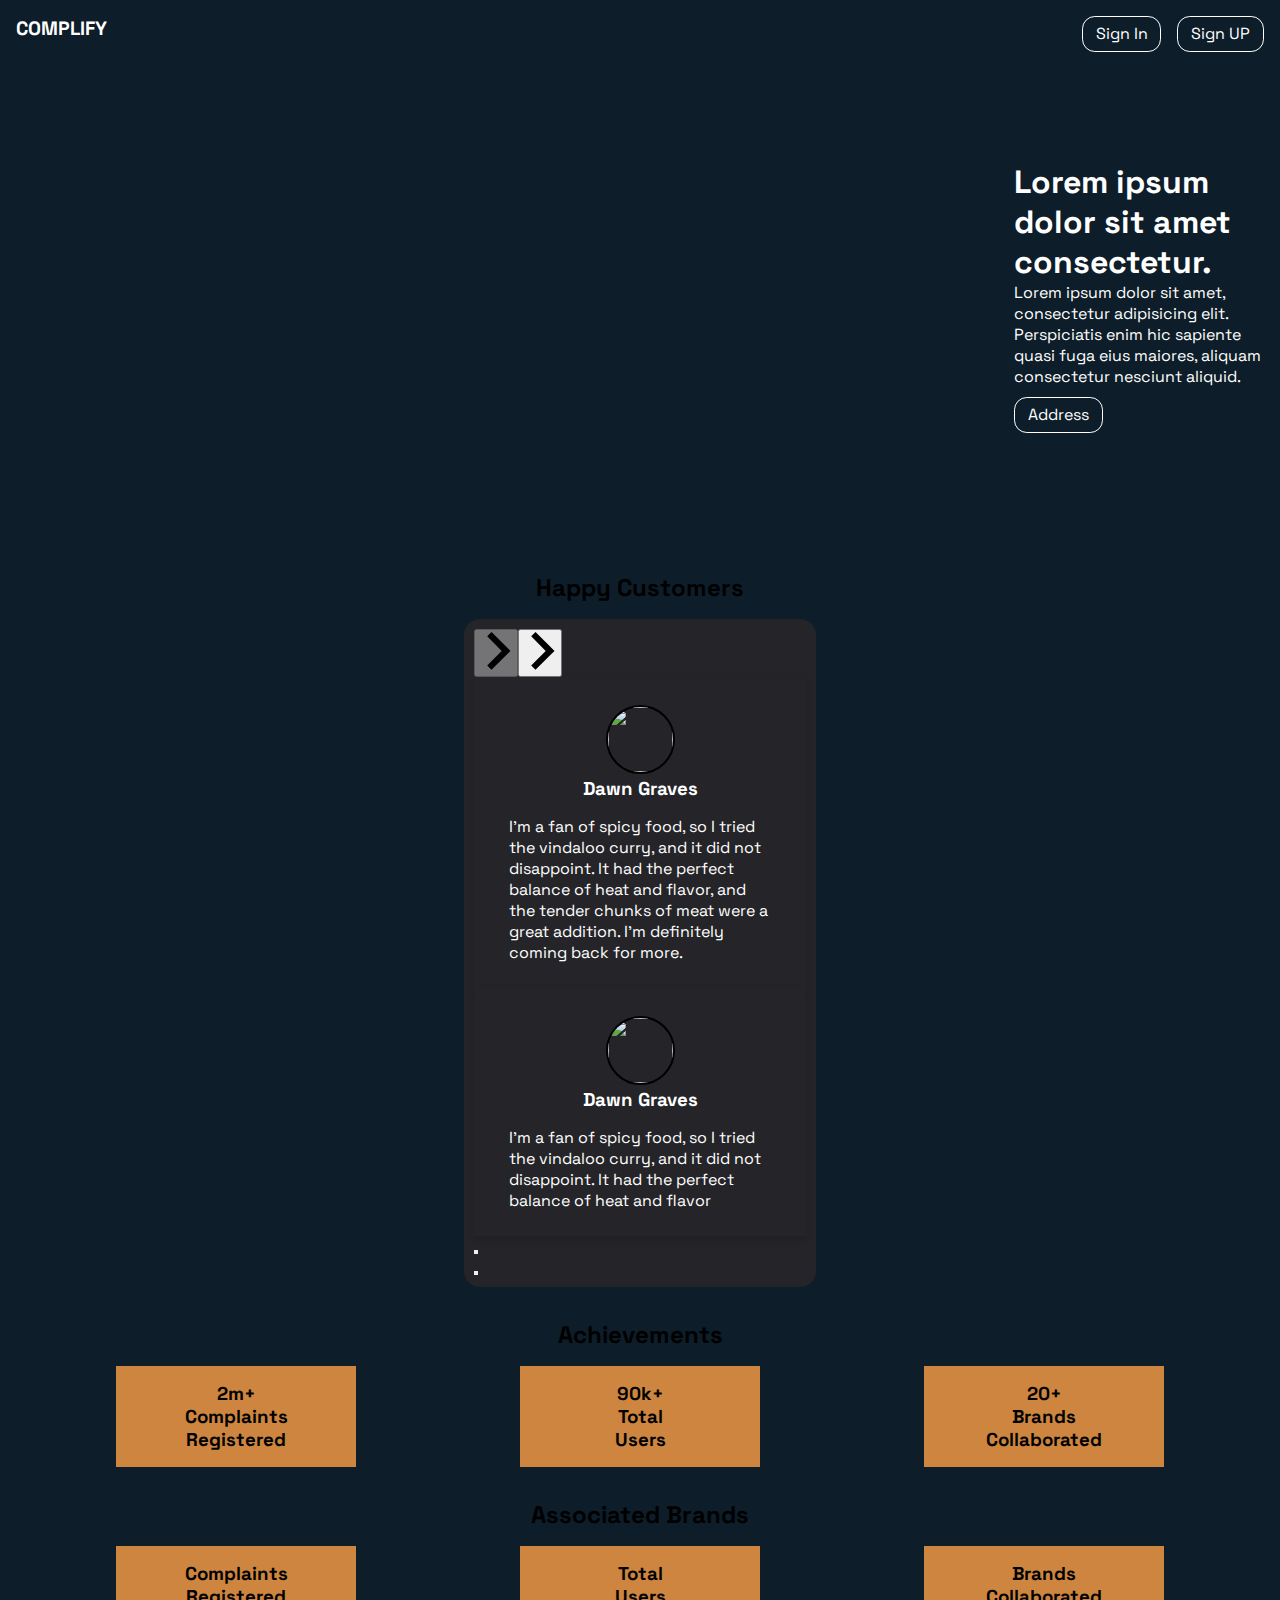
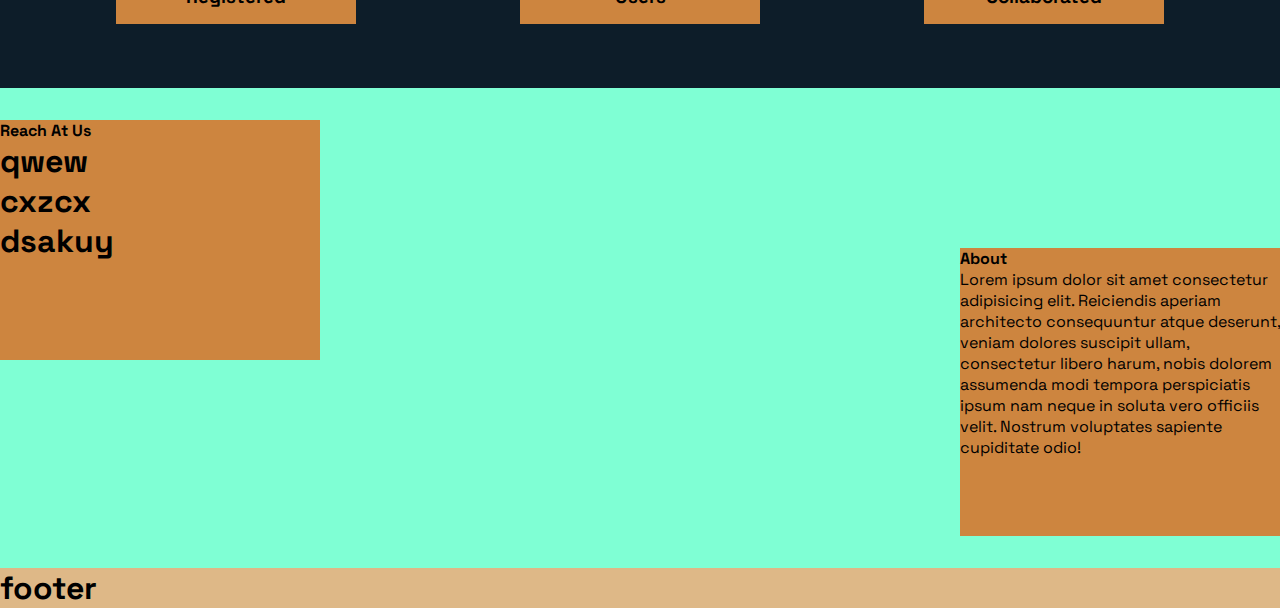
==== index.html @ 6cbcb65e "Add files via upload" ====
<!DOCTYPE html>
<html lang="en">

<head>
    <meta charset="UTF-8">
    <meta name="viewport" content="width=device-width, initial-scale=1.0">
    <link rel="stylesheet" href="https://cdnjs.cloudflare.com/ajax/libs/splidejs/4.1.4/css/splide.min.css"
        integrity="sha512-KhFXpe+VJEu5HYbJyKQs9VvwGB+jQepqb4ZnlhUF/jQGxYJcjdxOTf6cr445hOc791FFLs18DKVpfrQnONOB1g=="
        crossorigin="anonymous" referrerpolicy="no-referrer" />
    <link rel="stylesheet" href="styles.css">
    <title>Complify</title>
</head>

<body>
    <div id="page-body">
        <div class="hero">
            <div class="navbar">
                <div class="logo"><a href="#">Complify</a></div>
                <div class="nav-elements">
                    <li><a href="">Sign In</a></li>
                    <li><a href="">Sign UP</a></li>
                </div>
            </div>
            <div class="hero-body">
                <h1>Lorem ipsum dolor sit amet consectetur.</h1>
                <p>Lorem ipsum dolor sit amet, consectetur adipisicing elit. Perspiciatis enim hic sapiente quasi fuga
                    eius maiores, aliquam consectetur nesciunt aliquid.</p>
                <button>Address</button>
            </div>
        </div>



        <h2>Happy Customers</h2>

        <section class="splide" aria-labelledby="carousel-heading">

            <div class="splide__track">
                <ul class="splide__list">
                    <li class="splide__slide">
                        <div class="review">
                            <div class="review-image">
                                <img src="https://media.istockphoto.com/id/911250140/photo/confident-male-librarian-working-in-public-library.jpg?s=612x612&w=0&k=20&c=6BjyT35wAgB61lYm_UHCFtAG-9D3SjMBa-q5JxqBHsU="
                                    alt="" />
                            </div>
                            <h3>Dawn Graves</h3>
                            <p>
                                I'm a fan of spicy food, so I tried the vindaloo curry, and it did not disappoint.
                                It had the
                                perfect
                                balance of heat and flavor, and the tender chunks of meat were a great addition. I'm
                                definitely
                                coming back
                                for more.
                            </p>
                    </li>
                    <li class="splide__slide">
                        <div class="review">
                            <div class="review-image">
                                <img src="https://media.istockphoto.com/id/911250140/photo/confident-male-librarian-working-in-public-library.jpg?s=612x612&w=0&k=20&c=6BjyT35wAgB61lYm_UHCFtAG-9D3SjMBa-q5JxqBHsU="
                                    alt="" />
                            </div>
                            <h3>Dawn Graves</h3>
                            <p>
                                I'm a fan of spicy food, so I tried the vindaloo curry, and it did not disappoint.
                                It had the
                                perfect
                                balance of heat and flavor
                            </p>
                    </li>
                </ul>
            </div>
        </section>



        <h2>Achievements</h2>
        <div class="achievements">
            <section>
                <h3>2m+</h3>
                <h3>Complaints <br> Registered</h3>
            </section>
            <section>
                <h3>90k+</h3>
                <h3>Total <br> Users</h3>
            </section>
            <section>
                <h3>20+</h3>
                <h3>Brands <br> Collaborated</h3>
            </section>
        </div>


        <h2>Associated Brands</h2>
        <div class="achievements">
            <section>
                <h3>Complaints <br> Registered</h3>
            </section>
            <section>
                <h3>Total <br> Users</h3>
            </section>
            <section>
                <h3>Brands <br> Collaborated</h3>
            </section>
        </div>

        <div class="bottom-hero">
            <div class="contact">
                <h4>Reach At Us</h4>
                <div class="contact-options">
                    <h1>qwew</h1>
                    <h1>cxzcx</h1>
                    <h1>dsakuy</h1>
                </div>

            </div>

            <div class="about">
                <h4>About</h4>
                <p>Lorem ipsum dolor sit amet consectetur adipisicing elit. Reiciendis aperiam architecto consequuntur
                    atque deserunt, veniam dolores suscipit ullam, consectetur libero harum, nobis dolorem assumenda
                    modi tempora perspiciatis ipsum nam neque in soluta vero officiis velit. Nostrum voluptates sapiente
                    cupiditate odio!</p>
            </div>
        </div>

        <footer class="footer">
            <h1>footer</h1>
        </footer>



    </div>

    <script src="https://cdn.jsdelivr.net/npm/@splidejs/splide@4.1.4/dist/js/splide.min.js"></script>
    <script>
        document.addEventListener('DOMContentLoaded', function () {
            var splide = new Splide('.splide');
            splide.mount();
        });
    </script>
</body>

</html>
---- styles.css ----
@import url('https://fonts.googleapis.com/css2?family=Kanit:ital,wght@0,100;0,200;0,300;0,400;1,100&family=Space+Grotesk:wght@300;600&display=swap');

:root {
    --playfair-display: "Playfair Display", serif;
    --plus-jakarta-sans: "Plus Jakarta Sans", sans-serif;

    --dark-blue:#0D1D29;
    --light-blue:#10283C;

    --dark-green:#121F27;
    --light-gren:#03CA9B;

    --black: #000;
    --white: #fff;
}

* {
    margin: 0;
    padding: 0;
    box-sizing: border-box;
    text-decoration: none;
    list-style: none;
    font-family: 'Space Grotesk', sans-serif;
}

body{
    background-color: var(--dark-blue);
}

/* hero-section */
.hero {
    height: 60vh;
    background-image: url("./assets/img/bg.jpg");
    background-size: cover;
    background-repeat: no-repeat;
    background-position: center;
    position: relative;
}

.navbar {
    padding: 1rem;
    display: flex;
    justify-content: space-between;
}

.logo a {
    color: #fff;
    font-size: 1.2rem;
    font-weight: bold;
    text-transform: uppercase;
}

.nav-elements {
    display: flex;
    gap: 1rem;
}

.nav-elements li {
    padding: 0.4rem 0.8rem;
    border-radius: 0.8rem;
    border: 1px solid #fff;
    font-size: 1rem;
    font-weight: 400;
    cursor: pointer;
}

.nav-elements li a {
    color: #fff;
}

.hero-body {
    position: absolute;
    top: 30%;
    right: 10px;
    width: 20%;
    color: #fff;
}

.hero-body button {
    padding: 0.4rem 0.8rem;
    border-radius: 0.8rem;
    border: 1px solid #fff;
    color: #fff;
    background: none;
    font-size: 1rem;
    font-weight: 400;
    cursor: pointer;
    margin-top: 10px;
}


/* review-section */
h2 {
    text-align: center;
    margin-top: 2rem;
}

.splide {
    max-width: 22rem;
    margin: 1rem auto;
    padding: 0.6rem;
    background-color: #252529;
    border-radius: 1rem;
}

.review {
    background: #252529;
    padding: 25px 35px;
    box-shadow: 0px 4px 8px rgba(0, 0, 0, 0.15);

}

.review .review-image {
    margin: 0 auto;
    height: 75px;
    width: 75px;
    padding: 3px;
    background: var(--primary-color);
    border-radius: 50%;
    overflow-y: hidden;
}

.review-image img {
    height: 100%;
    width: 100%;
    object-fit: cover;
    border-radius: 50%;
    border: 2px solid #000;
}

.review h3 {
    color: #fff;
    text-align: center;
    margin-bottom: 1rem;
}

.review p {
    color: #fff;
}

/* achievements */
.achievements {
    display: flex;
    gap: 3rem;
    justify-content: space-evenly;
    margin-top: 1rem;
}

.achievements section {
    background-color: #cd853f;
    width: 15rem;
    padding: 1rem 0;
}

.achievements h3 {
    text-align: center;
}




/* bottom-hero */
.bottom-hero {
    background-color: aquamarine;
    display: flex;
    justify-content: space-between;
    height: 30rem;
    margin-top: 4rem;
}

.bottom-hero .contact {
    width: 20rem;
    height: 15rem;
    background-color: #cd853f;
    margin-top: 2rem;

    /* position: absolute; */
    /* left: 0; */
    /* top: 10%; */
}

.bottom-hero .about {
    width: 20rem;
    height: 18rem;
    background-color: #cd853f;
    margin-top: 10rem;
    /* position: absolute; */
    /* right: 0; */
    /* bottom: 10%; */
}

.footer {
    background-color: burlywood;
}
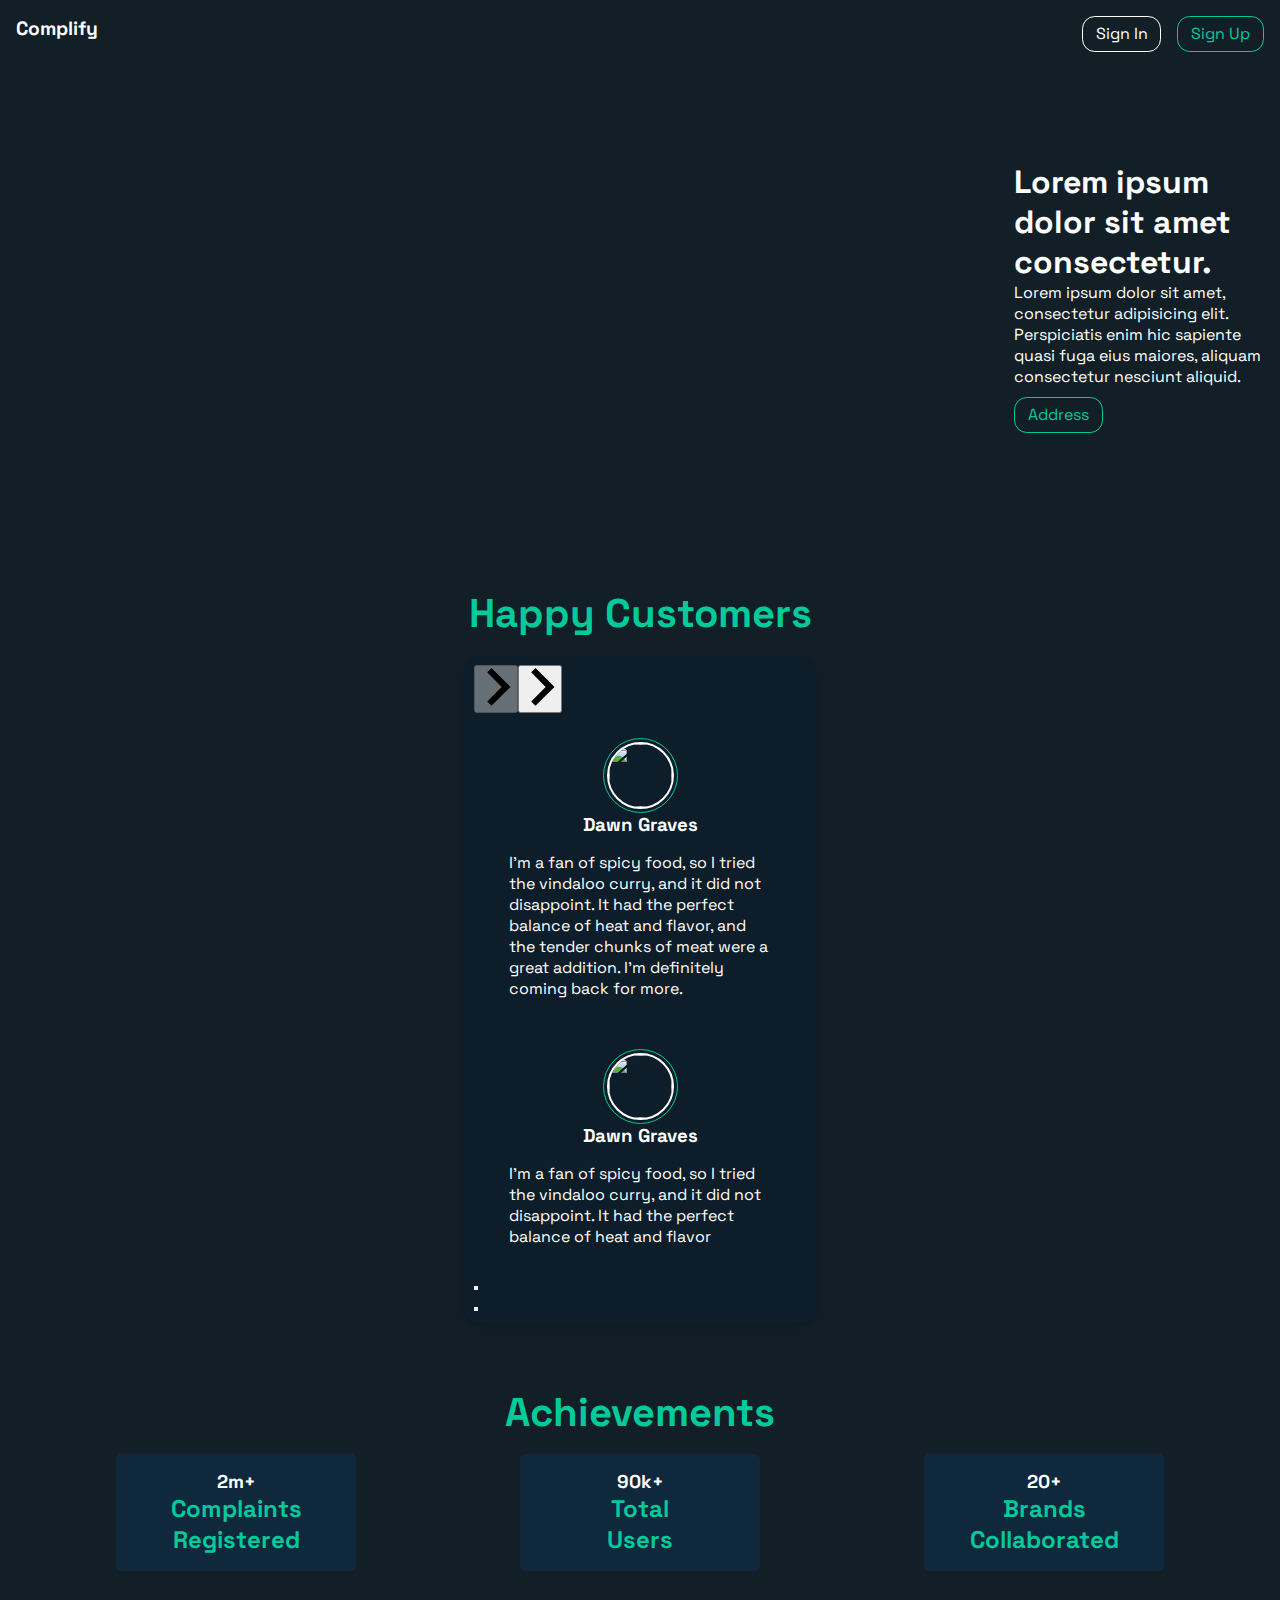
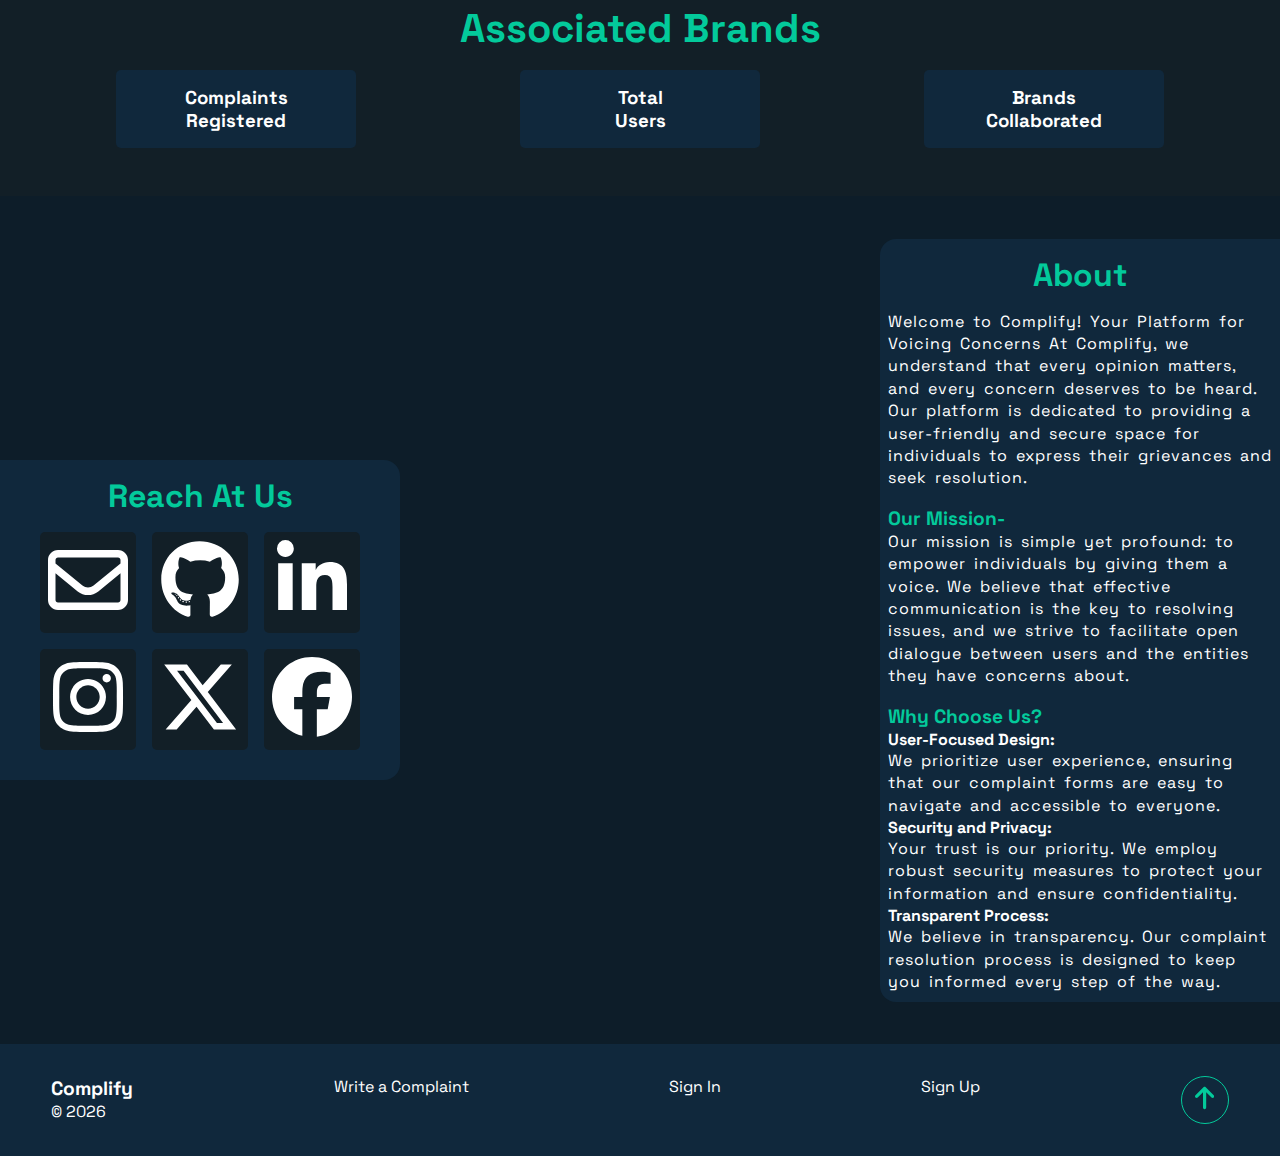
==== commit df3b5dec: "updated css files" ====
--- a/index.html
+++ b/index.html
@@ -7,125 +7,205 @@
     <link rel="stylesheet" href="https://cdnjs.cloudflare.com/ajax/libs/splidejs/4.1.4/css/splide.min.css"
         integrity="sha512-KhFXpe+VJEu5HYbJyKQs9VvwGB+jQepqb4ZnlhUF/jQGxYJcjdxOTf6cr445hOc791FFLs18DKVpfrQnONOB1g=="
         crossorigin="anonymous" referrerpolicy="no-referrer" />
+    <link rel="stylesheet" href="https://cdnjs.cloudflare.com/ajax/libs/font-awesome/6.5.1/css/fontawesome.min.css"
+        integrity="sha512-d0olNN35C6VLiulAobxYHZiXJmq+vl+BGIgAxQtD5+kqudro/xNMvv2yIHAciGHpExsIbKX3iLg+0B6d0k4+ZA=="
+        crossorigin="anonymous" referrerpolicy="no-referrer" />
     <link rel="stylesheet" href="styles.css">
     <title>Complify</title>
 </head>
 
 <body>
     <div id="page-body">
+
         <div class="hero">
             <div class="navbar">
-                <div class="logo"><a href="#">Complify</a></div>
+                <div class="logo"><a href="./index.html">Complify</a></div>
                 <div class="nav-elements">
-                    <li><a href="">Sign In</a></li>
-                    <li><a href="">Sign UP</a></li>
+                    <li><a href="./pages/signIn.html">Sign In</a></li>
+                    <li id="col"><a href="./pages/signUp.html">Sign Up</a></li>
                 </div>
             </div>
             <div class="hero-body">
                 <h1>Lorem ipsum dolor sit amet consectetur.</h1>
                 <p>Lorem ipsum dolor sit amet, consectetur adipisicing elit. Perspiciatis enim hic sapiente quasi fuga
                     eius maiores, aliquam consectetur nesciunt aliquid.</p>
-                <button>Address</button>
-            </div>
-        </div>
-
-
-
-        <h2>Happy Customers</h2>
-
-        <section class="splide" aria-labelledby="carousel-heading">
-
-            <div class="splide__track">
-                <ul class="splide__list">
-                    <li class="splide__slide">
-                        <div class="review">
-                            <div class="review-image">
-                                <img src="https://media.istockphoto.com/id/911250140/photo/confident-male-librarian-working-in-public-library.jpg?s=612x612&w=0&k=20&c=6BjyT35wAgB61lYm_UHCFtAG-9D3SjMBa-q5JxqBHsU="
-                                    alt="" />
-                            </div>
-                            <h3>Dawn Graves</h3>
-                            <p>
-                                I'm a fan of spicy food, so I tried the vindaloo curry, and it did not disappoint.
-                                It had the
-                                perfect
-                                balance of heat and flavor, and the tender chunks of meat were a great addition. I'm
-                                definitely
-                                coming back
-                                for more.
-                            </p>
-                    </li>
-                    <li class="splide__slide">
-                        <div class="review">
-                            <div class="review-image">
-                                <img src="https://media.istockphoto.com/id/911250140/photo/confident-male-librarian-working-in-public-library.jpg?s=612x612&w=0&k=20&c=6BjyT35wAgB61lYm_UHCFtAG-9D3SjMBa-q5JxqBHsU="
-                                    alt="" />
-                            </div>
-                            <h3>Dawn Graves</h3>
-                            <p>
-                                I'm a fan of spicy food, so I tried the vindaloo curry, and it did not disappoint.
-                                It had the
-                                perfect
-                                balance of heat and flavor
-                            </p>
-                    </li>
-                </ul>
-            </div>
-        </section>
-
-
-
-        <h2>Achievements</h2>
-        <div class="achievements">
-            <section>
-                <h3>2m+</h3>
-                <h3>Complaints <br> Registered</h3>
+                <button><a href="./pages/form.html">Address</a></button>
+            </div>
+        </div>
+
+        <div class="review-section">
+            <h2>Happy Customers</h2>
+            <section class="splide" aria-labelledby="carousel-heading">
+                <div class="splide__track">
+                    <ul class="splide__list">
+                        <li class="splide__slide">
+                            <div class="review">
+                                <div class="review-image">
+                                    <img src="https://media.istockphoto.com/id/911250140/photo/confident-male-librarian-working-in-public-library.jpg?s=612x612&w=0&k=20&c=6BjyT35wAgB61lYm_UHCFtAG-9D3SjMBa-q5JxqBHsU="
+                                        alt="" />
+                                </div>
+                                <h3>Dawn Graves</h3>
+                                <p>
+                                    I'm a fan of spicy food, so I tried the vindaloo curry, and it did not disappoint.
+                                    It had the
+                                    perfect
+                                    balance of heat and flavor, and the tender chunks of meat were a great addition. I'm
+                                    definitely
+                                    coming back
+                                    for more.
+                                </p>
+                        </li>
+                        <li class="splide__slide">
+                            <div class="review">
+                                <div class="review-image">
+                                    <img src="https://media.istockphoto.com/id/911250140/photo/confident-male-librarian-working-in-public-library.jpg?s=612x612&w=0&k=20&c=6BjyT35wAgB61lYm_UHCFtAG-9D3SjMBa-q5JxqBHsU="
+                                        alt="" />
+                                </div>
+                                <h3>Dawn Graves</h3>
+                                <p>
+                                    I'm a fan of spicy food, so I tried the vindaloo curry, and it did not disappoint.
+                                    It had the
+                                    perfect
+                                    balance of heat and flavor
+                                </p>
+                        </li>
+                    </ul>
+                </div>
             </section>
-            <section>
-                <h3>90k+</h3>
-                <h3>Total <br> Users</h3>
-            </section>
-            <section>
-                <h3>20+</h3>
-                <h3>Brands <br> Collaborated</h3>
-            </section>
-        </div>
-
-
-        <h2>Associated Brands</h2>
-        <div class="achievements">
-            <section>
-                <h3>Complaints <br> Registered</h3>
-            </section>
-            <section>
-                <h3>Total <br> Users</h3>
-            </section>
-            <section>
-                <h3>Brands <br> Collaborated</h3>
-            </section>
+        </div>
+
+        <div class="affiliations">
+            <h2>Achievements</h2>
+            <div class="achievements">
+                <section>
+                    <h3>2m+</h3>
+                    <p>Complaints <br> Registered</p>
+                </section>
+                <section>
+                    <h3>90k+</h3>
+                    <p>Total <br> Users</p>
+                </section>
+                <section>
+                    <h3>20+</h3>
+                    <p>Brands <br> Collaborated</p>
+                </section>
+            </div>
+
+            <h2>Associated Brands</h2>
+            <div class="achievements">
+                <section>
+                    <h3>Complaints <br> Registered</h3>
+                </section>
+                <section>
+                    <h3>Total <br> Users</h3>
+                </section>
+                <section>
+                    <h3>Brands <br> Collaborated</h3>
+                </section>
+            </div>
         </div>
 
         <div class="bottom-hero">
             <div class="contact">
-                <h4>Reach At Us</h4>
+                <h3>Reach At Us</h3>
                 <div class="contact-options">
-                    <h1>qwew</h1>
-                    <h1>cxzcx</h1>
-                    <h1>dsakuy</h1>
+
+                    <a href="mailto:077satyamsharma@gmail.com">
+                        <svg xmlns="http://www.w3.org/2000/svg" height="16" width="16" viewBox="0 0 512 512">
+                            <path
+                                d="M64 112c-8.8 0-16 7.2-16 16v22.1L220.5 291.7c20.7 17 50.4 17 71.1 0L464 150.1V128c0-8.8-7.2-16-16-16H64zM48 212.2V384c0 8.8 7.2 16 16 16H448c8.8 0 16-7.2 16-16V212.2L322 328.8c-38.4 31.5-93.7 31.5-132 0L48 212.2zM0 128C0 92.7 28.7 64 64 64H448c35.3 0 64 28.7 64 64V384c0 35.3-28.7 64-64 64H64c-35.3 0-64-28.7-64-64V128z" />
+                        </svg>
+                    </a>
+                    <a href="https://github.com/Shasatya" target="blank">
+                        <svg xmlns="http://www.w3.org/2000/svg" height="16" width="15.5" viewBox="0 0 496 512">
+                            <path
+                                d="M165.9 397.4c0 2-2.3 3.6-5.2 3.6-3.3 .3-5.6-1.3-5.6-3.6 0-2 2.3-3.6 5.2-3.6 3-.3 5.6 1.3 5.6 3.6zm-31.1-4.5c-.7 2 1.3 4.3 4.3 4.9 2.6 1 5.6 0 6.2-2s-1.3-4.3-4.3-5.2c-2.6-.7-5.5 .3-6.2 2.3zm44.2-1.7c-2.9 .7-4.9 2.6-4.6 4.9 .3 2 2.9 3.3 5.9 2.6 2.9-.7 4.9-2.6 4.6-4.6-.3-1.9-3-3.2-5.9-2.9zM244.8 8C106.1 8 0 113.3 0 252c0 110.9 69.8 205.8 169.5 239.2 12.8 2.3 17.3-5.6 17.3-12.1 0-6.2-.3-40.4-.3-61.4 0 0-70 15-84.7-29.8 0 0-11.4-29.1-27.8-36.6 0 0-22.9-15.7 1.6-15.4 0 0 24.9 2 38.6 25.8 21.9 38.6 58.6 27.5 72.9 20.9 2.3-16 8.8-27.1 16-33.7-55.9-6.2-112.3-14.3-112.3-110.5 0-27.5 7.6-41.3 23.6-58.9-2.6-6.5-11.1-33.3 2.6-67.9 20.9-6.5 69 27 69 27 20-5.6 41.5-8.5 62.8-8.5s42.8 2.9 62.8 8.5c0 0 48.1-33.6 69-27 13.7 34.7 5.2 61.4 2.6 67.9 16 17.7 25.8 31.5 25.8 58.9 0 96.5-58.9 104.2-114.8 110.5 9.2 7.9 17 22.9 17 46.4 0 33.7-.3 75.4-.3 83.6 0 6.5 4.6 14.4 17.3 12.1C428.2 457.8 496 362.9 496 252 496 113.3 383.5 8 244.8 8zM97.2 352.9c-1.3 1-1 3.3 .7 5.2 1.6 1.6 3.9 2.3 5.2 1 1.3-1 1-3.3-.7-5.2-1.6-1.6-3.9-2.3-5.2-1zm-10.8-8.1c-.7 1.3 .3 2.9 2.3 3.9 1.6 1 3.6 .7 4.3-.7 .7-1.3-.3-2.9-2.3-3.9-2-.6-3.6-.3-4.3 .7zm32.4 35.6c-1.6 1.3-1 4.3 1.3 6.2 2.3 2.3 5.2 2.6 6.5 1 1.3-1.3 .7-4.3-1.3-6.2-2.2-2.3-5.2-2.6-6.5-1zm-11.4-14.7c-1.6 1-1.6 3.6 0 5.9 1.6 2.3 4.3 3.3 5.6 2.3 1.6-1.3 1.6-3.9 0-6.2-1.4-2.3-4-3.3-5.6-2z" />
+                        </svg>
+                    </a>
+                    <a href="https://www.linkedin.com/in/satyam-sharma-49707023b" target="blank">
+                        <svg xmlns="http://www.w3.org/2000/svg" height="16" width="14" viewBox="0 0 448 512">
+                            <path
+                                d="M100.3 448H7.4V148.9h92.9zM53.8 108.1C24.1 108.1 0 83.5 0 53.8a53.8 53.8 0 0 1 107.6 0c0 29.7-24.1 54.3-53.8 54.3zM447.9 448h-92.7V302.4c0-34.7-.7-79.2-48.3-79.2-48.3 0-55.7 37.7-55.7 76.7V448h-92.8V148.9h89.1v40.8h1.3c12.4-23.5 42.7-48.3 87.9-48.3 94 0 111.3 61.9 111.3 142.3V448z" />
+                        </svg>
+                    </a>
+                    <a href="https://www.instagram.com/u_200109" target="blank">
+                        <svg xmlns="http://www.w3.org/2000/svg" height="16" width="14" viewBox="0 0 448 512">
+                            <path
+                                d="M224.1 141c-63.6 0-114.9 51.3-114.9 114.9s51.3 114.9 114.9 114.9S339 319.5 339 255.9 287.7 141 224.1 141zm0 189.6c-41.1 0-74.7-33.5-74.7-74.7s33.5-74.7 74.7-74.7 74.7 33.5 74.7 74.7-33.6 74.7-74.7 74.7zm146.4-194.3c0 14.9-12 26.8-26.8 26.8-14.9 0-26.8-12-26.8-26.8s12-26.8 26.8-26.8 26.8 12 26.8 26.8zm76.1 27.2c-1.7-35.9-9.9-67.7-36.2-93.9-26.2-26.2-58-34.4-93.9-36.2-37-2.1-147.9-2.1-184.9 0-35.8 1.7-67.6 9.9-93.9 36.1s-34.4 58-36.2 93.9c-2.1 37-2.1 147.9 0 184.9 1.7 35.9 9.9 67.7 36.2 93.9s58 34.4 93.9 36.2c37 2.1 147.9 2.1 184.9 0 35.9-1.7 67.7-9.9 93.9-36.2 26.2-26.2 34.4-58 36.2-93.9 2.1-37 2.1-147.8 0-184.8zM398.8 388c-7.8 19.6-22.9 34.7-42.6 42.6-29.5 11.7-99.5 9-132.1 9s-102.7 2.6-132.1-9c-19.6-7.8-34.7-22.9-42.6-42.6-11.7-29.5-9-99.5-9-132.1s-2.6-102.7 9-132.1c7.8-19.6 22.9-34.7 42.6-42.6 29.5-11.7 99.5-9 132.1-9s102.7-2.6 132.1 9c19.6 7.8 34.7 22.9 42.6 42.6 11.7 29.5 9 99.5 9 132.1s2.7 102.7-9 132.1z" />
+                        </svg>
+                    </a>
+                    <a href="https://twitter.com/" target="blank">
+                        <svg xmlns="http://www.w3.org/2000/svg" height="16" width="16" viewBox="0 0 512 512">
+                            <path
+                                d="M389.2 48h70.6L305.6 224.2 487 464H345L233.7 318.6 106.5 464H35.8L200.7 275.5 26.8 48H172.4L272.9 180.9 389.2 48zM364.4 421.8h39.1L151.1 88h-42L364.4 421.8z" />
+                        </svg>
+                    </a>
+                    <a href="https://www.facebook.com/" target="blank">
+                        <svg xmlns="http://www.w3.org/2000/svg" height="16" width="16" viewBox="0 0 512 512">
+                            <path
+                                d="M512 256C512 114.6 397.4 0 256 0S0 114.6 0 256C0 376 82.7 476.8 194.2 504.5V334.2H141.4V256h52.8V222.3c0-87.1 39.4-127.5 125-127.5c16.2 0 44.2 3.2 55.7 6.4V172c-6-.6-16.5-1-29.6-1c-42 0-58.2 15.9-58.2 57.2V256h83.6l-14.4 78.2H287V510.1C413.8 494.8 512 386.9 512 256h0z" />
+                        </svg>
+                    </a>
+
                 </div>
 
             </div>
 
             <div class="about">
-                <h4>About</h4>
-                <p>Lorem ipsum dolor sit amet consectetur adipisicing elit. Reiciendis aperiam architecto consequuntur
-                    atque deserunt, veniam dolores suscipit ullam, consectetur libero harum, nobis dolorem assumenda
-                    modi tempora perspiciatis ipsum nam neque in soluta vero officiis velit. Nostrum voluptates sapiente
-                    cupiditate odio!</p>
+                <h3>About</h3>
+                <p>
+                    Welcome to Complify! Your Platform for Voicing Concerns
+                    At Complify, we understand that every opinion matters, and every concern deserves to be
+                    heard. Our platform is dedicated to providing a user-friendly and secure space for individuals to
+                    express their grievances and seek resolution.
+                </p>
+                <span class="head">
+                    <h5>Our Mission-</h5>
+                </span>
+                <p>
+                    Our mission is simple yet profound: to empower individuals by giving them a voice. We believe that
+                    effective communication is the key to resolving issues, and we strive to facilitate open dialogue
+                    between users and the entities they have concerns about.
+                </p>
+                <span class="head">
+                    <h5>Why Choose Us?</h5>
+                </span>
+                <span class="sub-head">User-Focused Design:</span>
+                <p>
+                    We prioritize user experience, ensuring that our
+                    complaint forms are easy to
+                    navigate and accessible to everyone.
+                </p>
+                <span class="sub-head">Security and Privacy:</span>
+                <p>
+                    Your trust is our priority. We employ robust
+                    security measures to protect your
+                    information and ensure confidentiality.
+                </p>
+                <span class="sub-head">Transparent Process:</span>
+                <p>
+                    We believe in transparency. Our complaint
+                    resolution process is designed to
+                    keep you informed every step of the way.
+                </p>
             </div>
         </div>
 
         <footer class="footer">
-            <h1>footer</h1>
+            <div class="logo"><a href="./index.html">Complify</a>
+                <p>&copy; <span id="year"></span></p>
+            </div>
+
+            <a href="./pages/form.html">Write a Complaint</a>
+            <a class="footer-links" href="./pages/signIn.html"> Sign In</a>
+            <a class="footer-links" href="./pages/signUp.html"> Sign Up</a>
+
+            <button id="topbtn">
+                <svg xmlns="http://www.w3.org/2000/svg" height="16" width="12" viewBox="0 0 384 512">
+                    <path
+                        d="M214.6 41.4c-12.5-12.5-32.8-12.5-45.3 0l-160 160c-12.5 12.5-12.5 32.8 0 45.3s32.8 12.5 45.3 0L160 141.2V448c0 17.7 14.3 32 32 32s32-14.3 32-32V141.2L329.4 246.6c12.5 12.5 32.8 12.5 45.3 0s12.5-32.8 0-45.3l-160-160z" />
+                </svg>
+            </button>
         </footer>
 
 
@@ -138,6 +218,15 @@
             var splide = new Splide('.splide');
             splide.mount();
         });
+
+        const d = new Date();
+        let year = d.getFullYear();
+        document.getElementById("year").innerHTML = year;
+
+        document.getElementById("topbtn").addEventListener("click", () => {
+            document.body.scrollTop = 0;
+            document.documentElement.scrollTop = 0;
+        })
     </script>
 </body>
 
--- a/styles.css
+++ b/styles.css
@@ -1,194 +1,6 @@
-@import url('https://fonts.googleapis.com/css2?family=Kanit:ital,wght@0,100;0,200;0,300;0,400;1,100&family=Space+Grotesk:wght@300;600&display=swap');
-
-:root {
-    --playfair-display: "Playfair Display", serif;
-    --plus-jakarta-sans: "Plus Jakarta Sans", sans-serif;
-
-    --dark-blue:#0D1D29;
-    --light-blue:#10283C;
-
-    --dark-green:#121F27;
-    --light-gren:#03CA9B;
-
-    --black: #000;
-    --white: #fff;
-}
-
-* {
-    margin: 0;
-    padding: 0;
-    box-sizing: border-box;
-    text-decoration: none;
-    list-style: none;
-    font-family: 'Space Grotesk', sans-serif;
-}
-
-body{
-    background-color: var(--dark-blue);
-}
-
-/* hero-section */
-.hero {
-    height: 60vh;
-    background-image: url("./assets/img/bg.jpg");
-    background-size: cover;
-    background-repeat: no-repeat;
-    background-position: center;
-    position: relative;
-}
-
-.navbar {
-    padding: 1rem;
-    display: flex;
-    justify-content: space-between;
-}
-
-.logo a {
-    color: #fff;
-    font-size: 1.2rem;
-    font-weight: bold;
-    text-transform: uppercase;
-}
-
-.nav-elements {
-    display: flex;
-    gap: 1rem;
-}
-
-.nav-elements li {
-    padding: 0.4rem 0.8rem;
-    border-radius: 0.8rem;
-    border: 1px solid #fff;
-    font-size: 1rem;
-    font-weight: 400;
-    cursor: pointer;
-}
-
-.nav-elements li a {
-    color: #fff;
-}
-
-.hero-body {
-    position: absolute;
-    top: 30%;
-    right: 10px;
-    width: 20%;
-    color: #fff;
-}
-
-.hero-body button {
-    padding: 0.4rem 0.8rem;
-    border-radius: 0.8rem;
-    border: 1px solid #fff;
-    color: #fff;
-    background: none;
-    font-size: 1rem;
-    font-weight: 400;
-    cursor: pointer;
-    margin-top: 10px;
-}
-
-
-/* review-section */
-h2 {
-    text-align: center;
-    margin-top: 2rem;
-}
-
-.splide {
-    max-width: 22rem;
-    margin: 1rem auto;
-    padding: 0.6rem;
-    background-color: #252529;
-    border-radius: 1rem;
-}
-
-.review {
-    background: #252529;
-    padding: 25px 35px;
-    box-shadow: 0px 4px 8px rgba(0, 0, 0, 0.15);
-
-}
-
-.review .review-image {
-    margin: 0 auto;
-    height: 75px;
-    width: 75px;
-    padding: 3px;
-    background: var(--primary-color);
-    border-radius: 50%;
-    overflow-y: hidden;
-}
-
-.review-image img {
-    height: 100%;
-    width: 100%;
-    object-fit: cover;
-    border-radius: 50%;
-    border: 2px solid #000;
-}
-
-.review h3 {
-    color: #fff;
-    text-align: center;
-    margin-bottom: 1rem;
-}
-
-.review p {
-    color: #fff;
-}
-
-/* achievements */
-.achievements {
-    display: flex;
-    gap: 3rem;
-    justify-content: space-evenly;
-    margin-top: 1rem;
-}
-
-.achievements section {
-    background-color: #cd853f;
-    width: 15rem;
-    padding: 1rem 0;
-}
-
-.achievements h3 {
-    text-align: center;
-}
-
-
-
-
-/* bottom-hero */
-.bottom-hero {
-    background-color: aquamarine;
-    display: flex;
-    justify-content: space-between;
-    height: 30rem;
-    margin-top: 4rem;
-}
-
-.bottom-hero .contact {
-    width: 20rem;
-    height: 15rem;
-    background-color: #cd853f;
-    margin-top: 2rem;
-
-    /* position: absolute; */
-    /* left: 0; */
-    /* top: 10%; */
-}
-
-.bottom-hero .about {
-    width: 20rem;
-    height: 18rem;
-    background-color: #cd853f;
-    margin-top: 10rem;
-    /* position: absolute; */
-    /* right: 0; */
-    /* bottom: 10%; */
-}
-
-.footer {
-    background-color: burlywood;
-}+@import url("./styles/commonStyles.css");
+@import url("./styles/home/heroStyles.css");
+@import url("./styles/home/reviewStyles.css");
+@import url("./styles/home/affiliationStyles.css");
+@import url("./styles/home/bottomHero.css");
+@import url("./styles/home/footerStyles.css");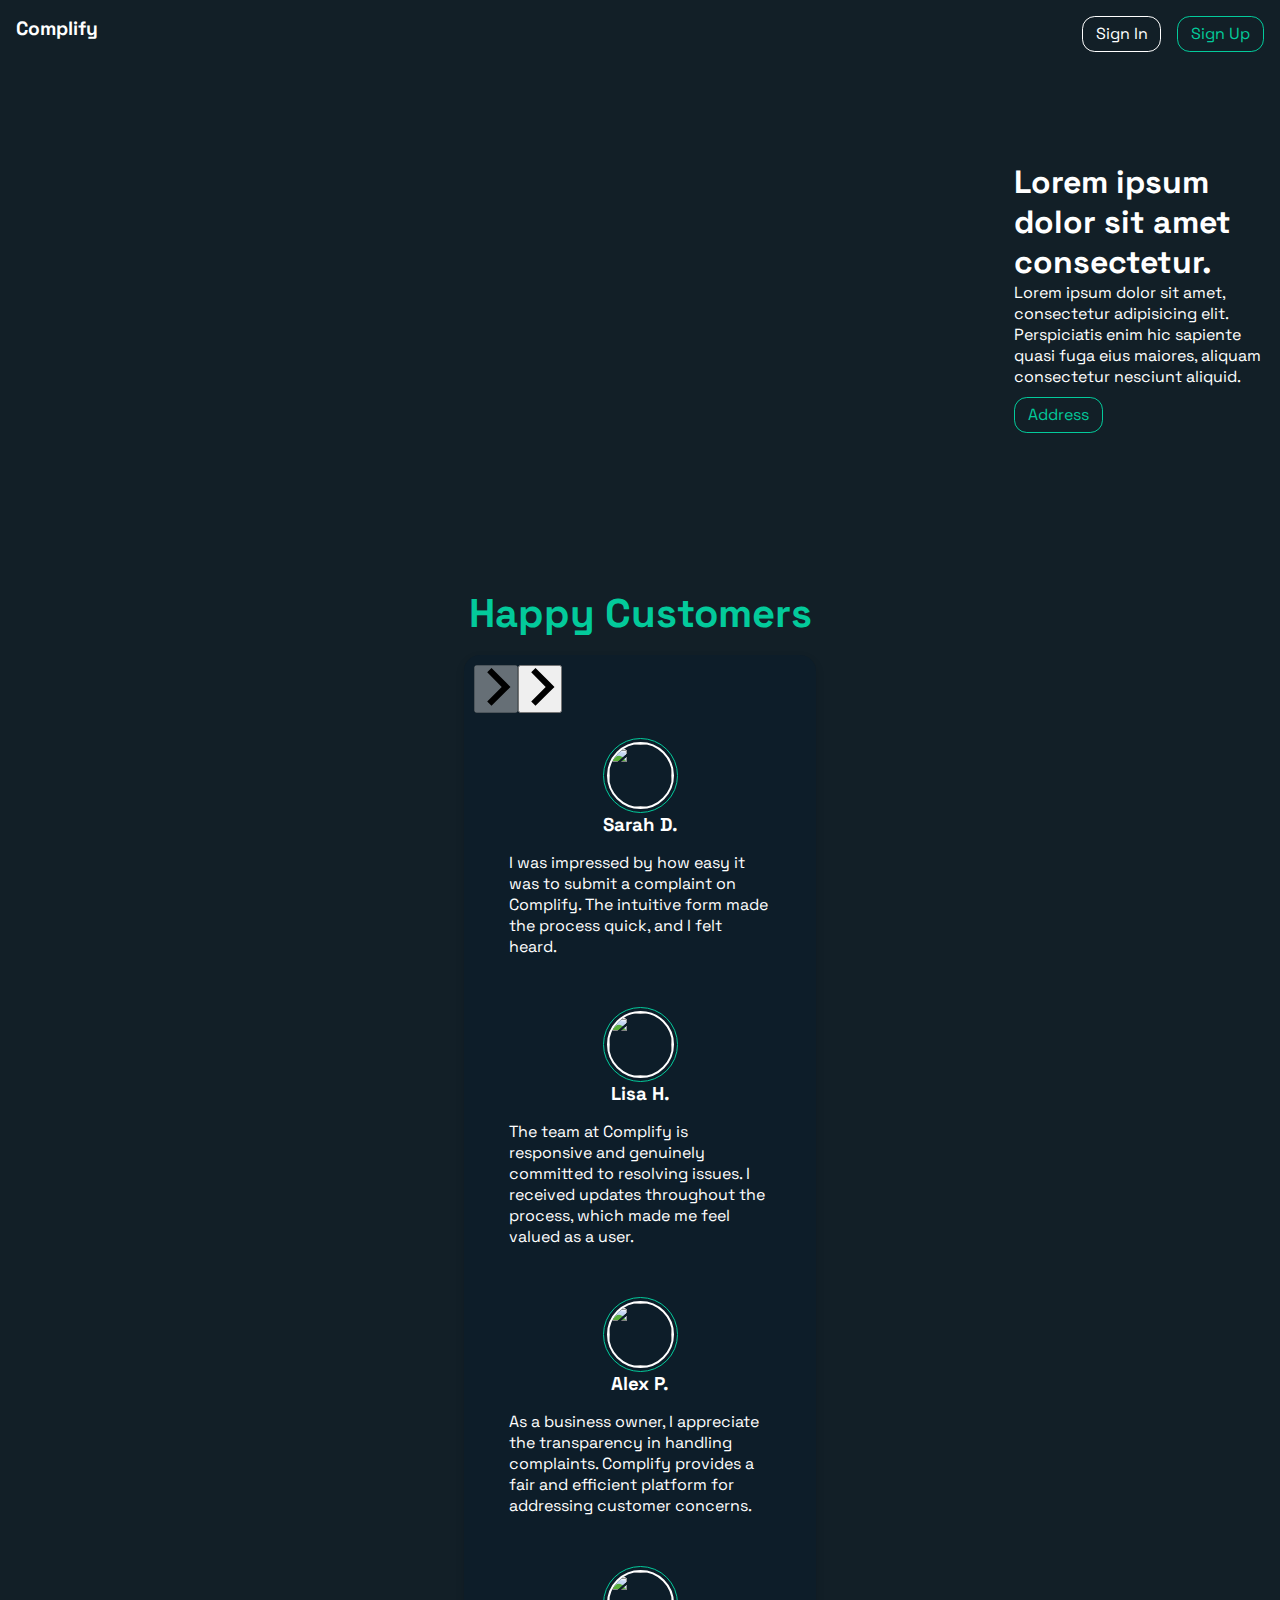
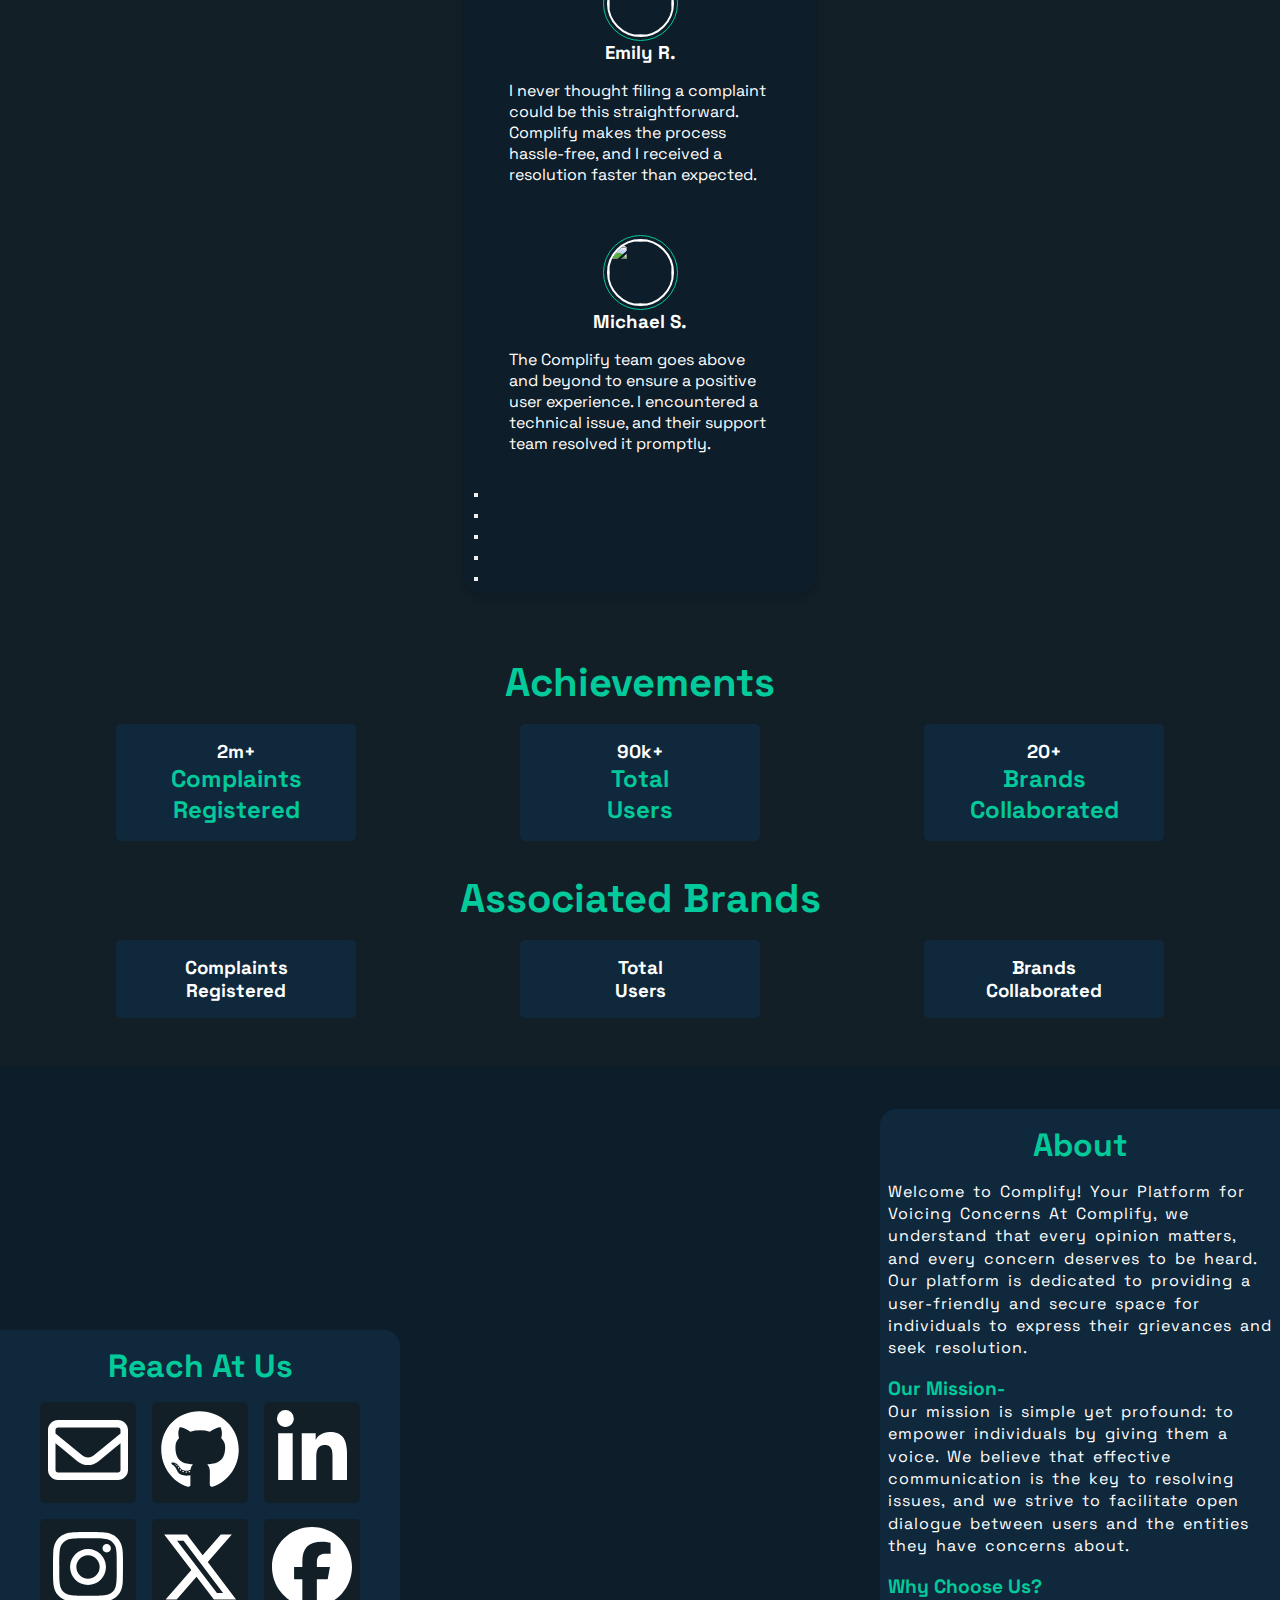
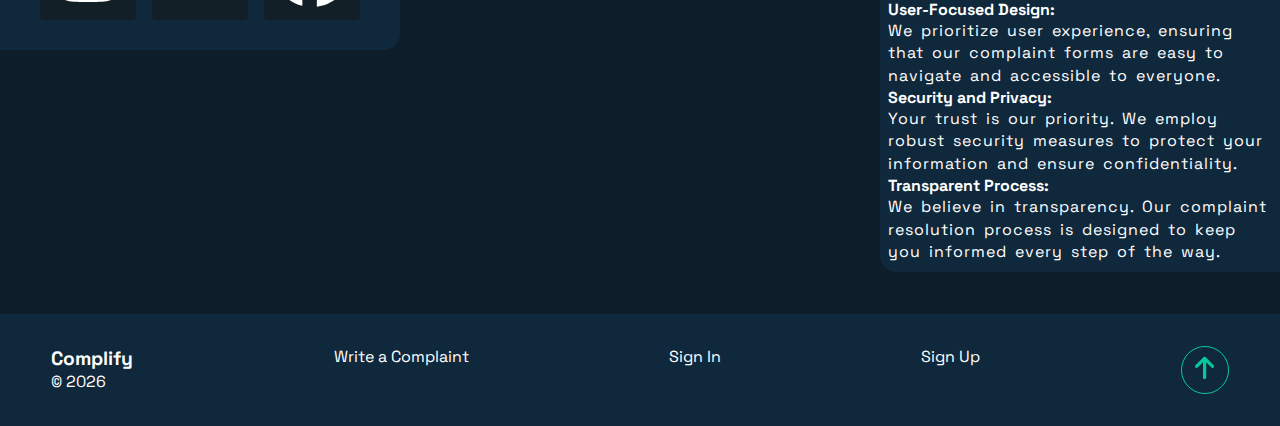
==== commit db30c324: "sign in, sign up, form updates" ====
--- a/index.html
+++ b/index.html
@@ -41,32 +41,65 @@
                         <li class="splide__slide">
                             <div class="review">
                                 <div class="review-image">
-                                    <img src="https://media.istockphoto.com/id/911250140/photo/confident-male-librarian-working-in-public-library.jpg?s=612x612&w=0&k=20&c=6BjyT35wAgB61lYm_UHCFtAG-9D3SjMBa-q5JxqBHsU="
-                                        alt="" />
-                                </div>
-                                <h3>Dawn Graves</h3>
-                                <p>
-                                    I'm a fan of spicy food, so I tried the vindaloo curry, and it did not disappoint.
-                                    It had the
-                                    perfect
-                                    balance of heat and flavor, and the tender chunks of meat were a great addition. I'm
-                                    definitely
-                                    coming back
-                                    for more.
-                                </p>
-                        </li>
-                        <li class="splide__slide">
-                            <div class="review">
-                                <div class="review-image">
-                                    <img src="https://media.istockphoto.com/id/911250140/photo/confident-male-librarian-working-in-public-library.jpg?s=612x612&w=0&k=20&c=6BjyT35wAgB61lYm_UHCFtAG-9D3SjMBa-q5JxqBHsU="
-                                        alt="" />
-                                </div>
-                                <h3>Dawn Graves</h3>
-                                <p>
-                                    I'm a fan of spicy food, so I tried the vindaloo curry, and it did not disappoint.
-                                    It had the
-                                    perfect
-                                    balance of heat and flavor
+                                    <img src="https://images.pexels.com/photos/1130626/pexels-photo-1130626.jpeg?auto=compress&cs=tinysrgb&w=800"
+                                        alt="" />
+                                </div>
+                                <h3>Sarah D.</h3>
+                                <p>
+                                    I was impressed by how easy it was to submit a complaint on Complify. The
+                                    intuitive form made the process quick, and I felt heard.
+                                </p>
+                        </li>
+                        <li class="splide__slide">
+                            <div class="review">
+                                <div class="review-image">
+                                    <img src="https://images.pexels.com/photos/1090387/pexels-photo-1090387.jpeg?auto=compress&cs=tinysrgb&w=800"
+                                        alt="" />
+                                </div>
+                                <h3>Lisa H.</h3>
+                                <p>
+                                    The team at Complify is responsive and genuinely committed to resolving
+                                    issues. I received updates throughout the process, which made me feel valued as a
+                                    user.
+                                </p>
+                        </li>
+                        <li class="splide__slide">
+                            <div class="review">
+                                <div class="review-image">
+                                    <img src="https://images.pexels.com/photos/977796/pexels-photo-977796.jpeg?auto=compress&cs=tinysrgb&w=800"
+                                        alt="" />
+                                </div>
+                                <h3>Alex P.</h3>
+                                <p>
+                                    As a business owner, I appreciate the transparency in handling complaints. Complify
+                                    provides a fair and efficient platform for addressing customer
+                                    concerns.
+                                </p>
+                        </li>
+                        <li class="splide__slide">
+                            <div class="review">
+                                <div class="review-image">
+                                    <img src="https://images.pexels.com/photos/733872/pexels-photo-733872.jpeg?auto=compress&cs=tinysrgb&w=800"
+                                        alt="" />
+                                </div>
+                                <h3>Emily R.</h3>
+                                <p>
+                                    I never thought filing a complaint could be this straightforward. Complify makes the
+                                    process hassle-free, and I received a resolution faster than
+                                    expected.
+                                </p>
+                        </li>
+                        <li class="splide__slide">
+                            <div class="review">
+                                <div class="review-image">
+                                    <img src="https://images.pexels.com/photos/1300402/pexels-photo-1300402.jpeg?auto=compress&cs=tinysrgb&w=800"
+                                        alt="" />
+                                </div>
+                                <h3>Michael S.</h3>
+                                <p>
+                                    The Complify team goes above and beyond to ensure a positive user
+                                    experience. I encountered a technical issue, and their support team resolved it
+                                    promptly.
                                 </p>
                         </li>
                     </ul>
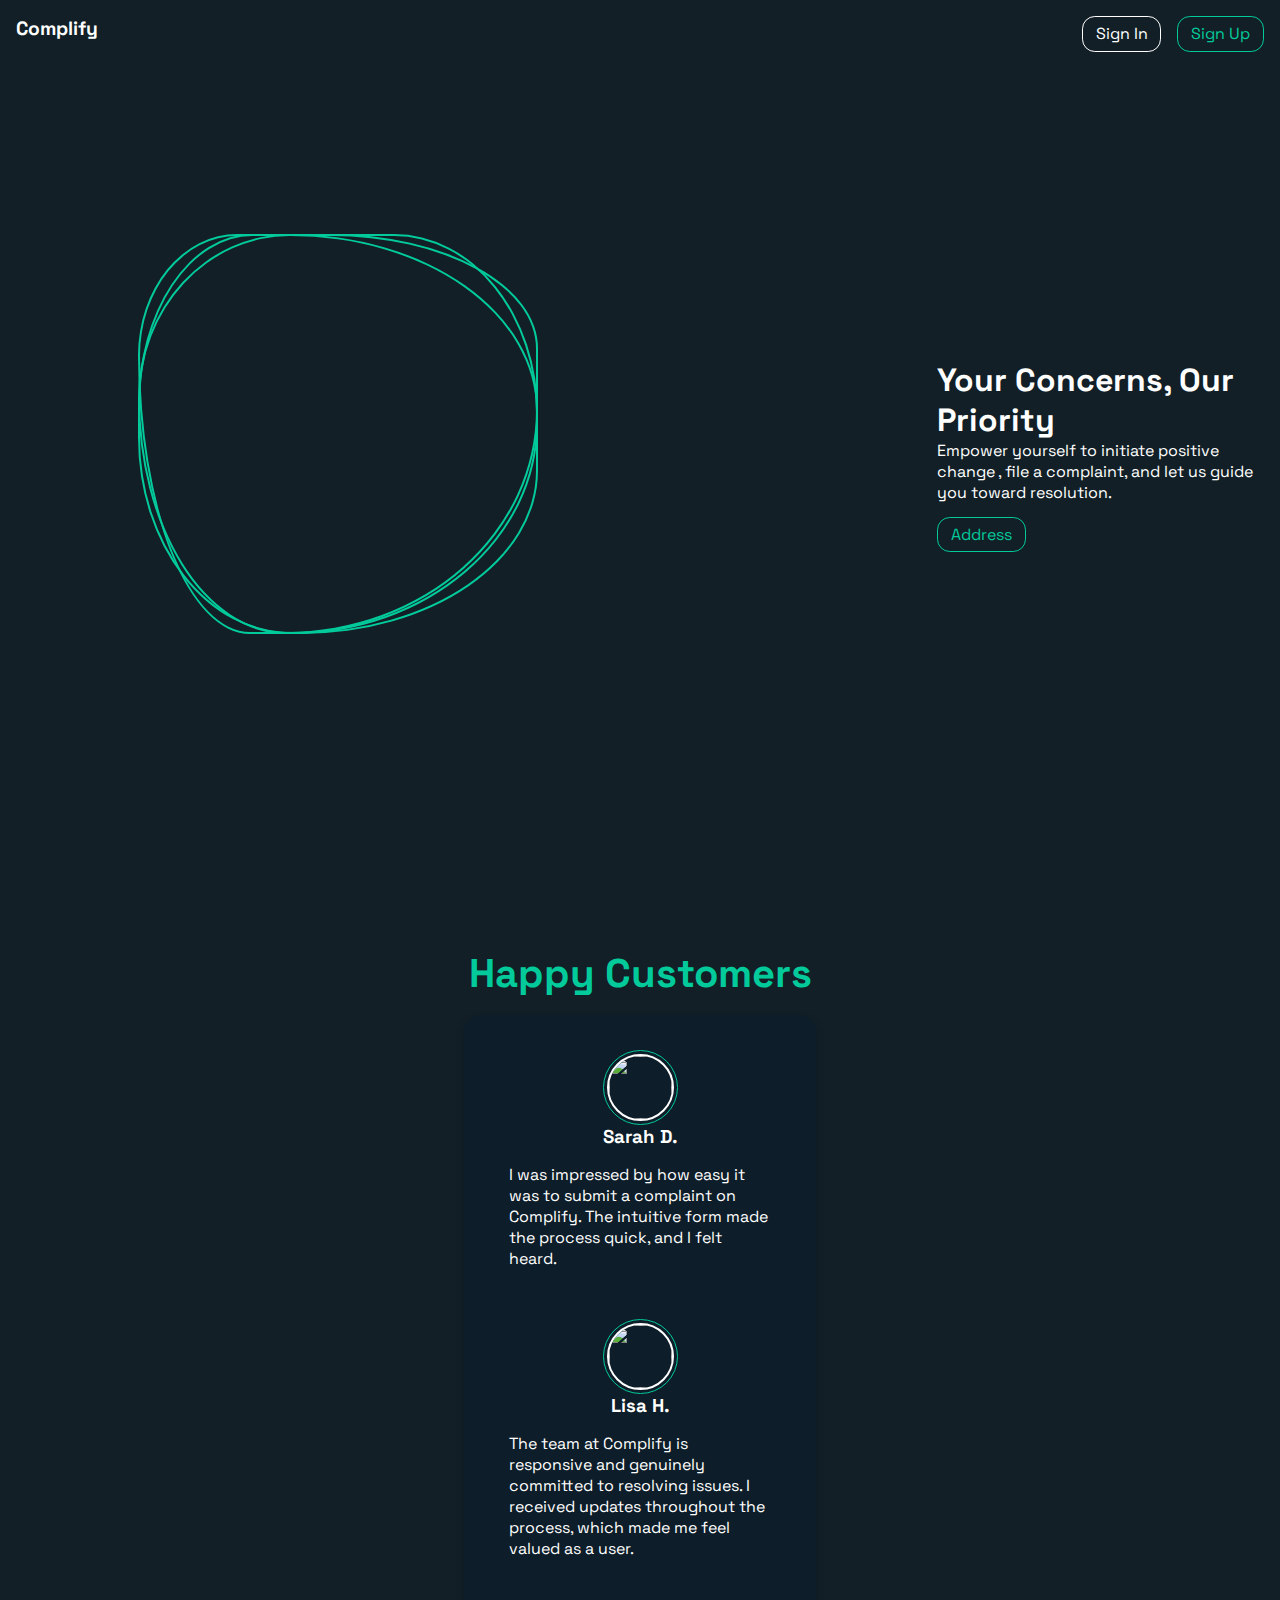
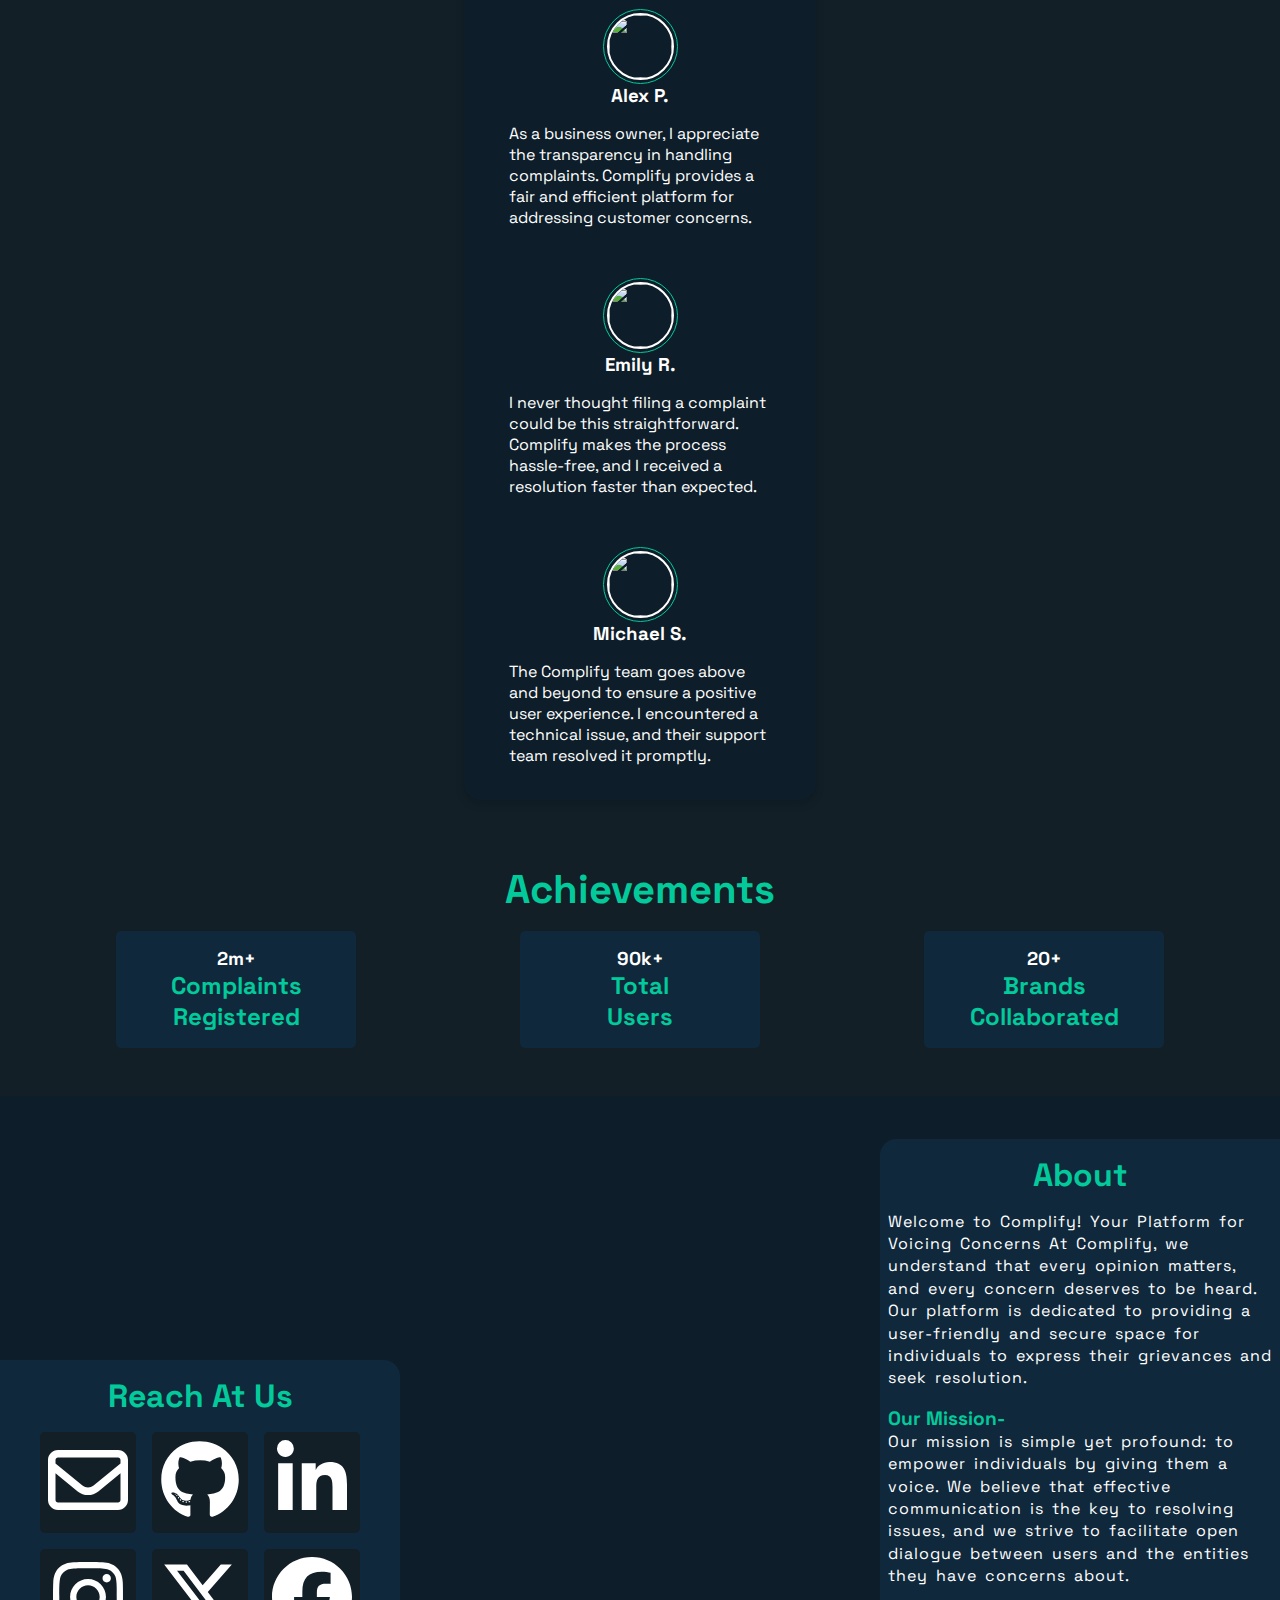
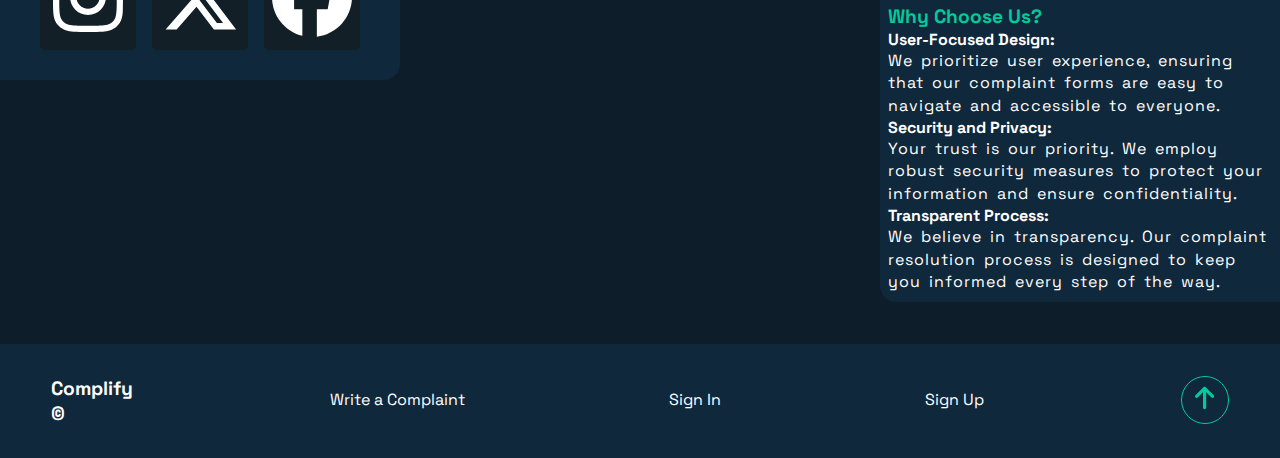
==== commit bcada820: "responsiveness left" ====
--- a/index.html
+++ b/index.html
@@ -21,15 +21,24 @@
             <div class="navbar">
                 <div class="logo"><a href="./index.html">Complify</a></div>
                 <div class="nav-elements">
-                    <li><a href="./pages/signIn.html">Sign In</a></li>
-                    <li id="col"><a href="./pages/signUp.html">Sign Up</a></li>
-                </div>
-            </div>
+                    <a href="./pages/signIn.html">Sign In</a>
+                    <a id="col" href="./pages/signUp.html">Sign Up</a>
+                </div>
+            </div>
+            <div class="blob">
+                <div class="square">
+                    <span></span>
+                    <span></span>
+                    <span></span>
+                </div>
+            </div>
+
             <div class="hero-body">
-                <h1>Lorem ipsum dolor sit amet consectetur.</h1>
-                <p>Lorem ipsum dolor sit amet, consectetur adipisicing elit. Perspiciatis enim hic sapiente quasi fuga
-                    eius maiores, aliquam consectetur nesciunt aliquid.</p>
-                <button><a href="./pages/form.html">Address</a></button>
+                <h1>Your Concerns, Our Priority</h1>
+                <p>Empower yourself to initiate positive change , file a complaint, and let us guide you toward
+                    resolution. </p>
+                <br>
+                <a href="./pages/form.html">Address</a>
             </div>
         </div>
 
@@ -123,19 +132,6 @@
                     <p>Brands <br> Collaborated</p>
                 </section>
             </div>
-
-            <h2>Associated Brands</h2>
-            <div class="achievements">
-                <section>
-                    <h3>Complaints <br> Registered</h3>
-                </section>
-                <section>
-                    <h3>Total <br> Users</h3>
-                </section>
-                <section>
-                    <h3>Brands <br> Collaborated</h3>
-                </section>
-            </div>
         </div>
 
         <div class="bottom-hero">
@@ -225,13 +221,13 @@
         </div>
 
         <footer class="footer">
-            <div class="logo"><a href="./index.html">Complify</a>
+            <div class="foot-logo"><a href="./index.html">Complify</a>
                 <p>&copy; <span id="year"></span></p>
             </div>
 
-            <a href="./pages/form.html">Write a Complaint</a>
-            <a class="footer-links" href="./pages/signIn.html"> Sign In</a>
-            <a class="footer-links" href="./pages/signUp.html"> Sign Up</a>
+            <a class="footer-links" href="./pages/form.html">Write a Complaint</a>
+            <a class="footer-links inv" href="./pages/signIn.html"> Sign In</a>
+            <a class="footer-links inv" href="./pages/signUp.html"> Sign Up</a>
 
             <button id="topbtn">
                 <svg xmlns="http://www.w3.org/2000/svg" height="16" width="12" viewBox="0 0 384 512">
@@ -241,26 +237,11 @@
             </button>
         </footer>
 
-
-
     </div>
-
+    <script src="https://cdnjs.cloudflare.com/ajax/libs/gsap/2.1.3/TweenMax.min.js"
+        integrity="sha256-lPE3wjN2a7ABWHbGz7+MKBJaykyzqCbU96BJWjio86U=" crossorigin="anonymous"></script>
     <script src="https://cdn.jsdelivr.net/npm/@splidejs/splide@4.1.4/dist/js/splide.min.js"></script>
-    <script>
-        document.addEventListener('DOMContentLoaded', function () {
-            var splide = new Splide('.splide');
-            splide.mount();
-        });
-
-        const d = new Date();
-        let year = d.getFullYear();
-        document.getElementById("year").innerHTML = year;
-
-        document.getElementById("topbtn").addEventListener("click", () => {
-            document.body.scrollTop = 0;
-            document.documentElement.scrollTop = 0;
-        })
-    </script>
+    <script src="./script.js"></script>
 </body>
 
 </html>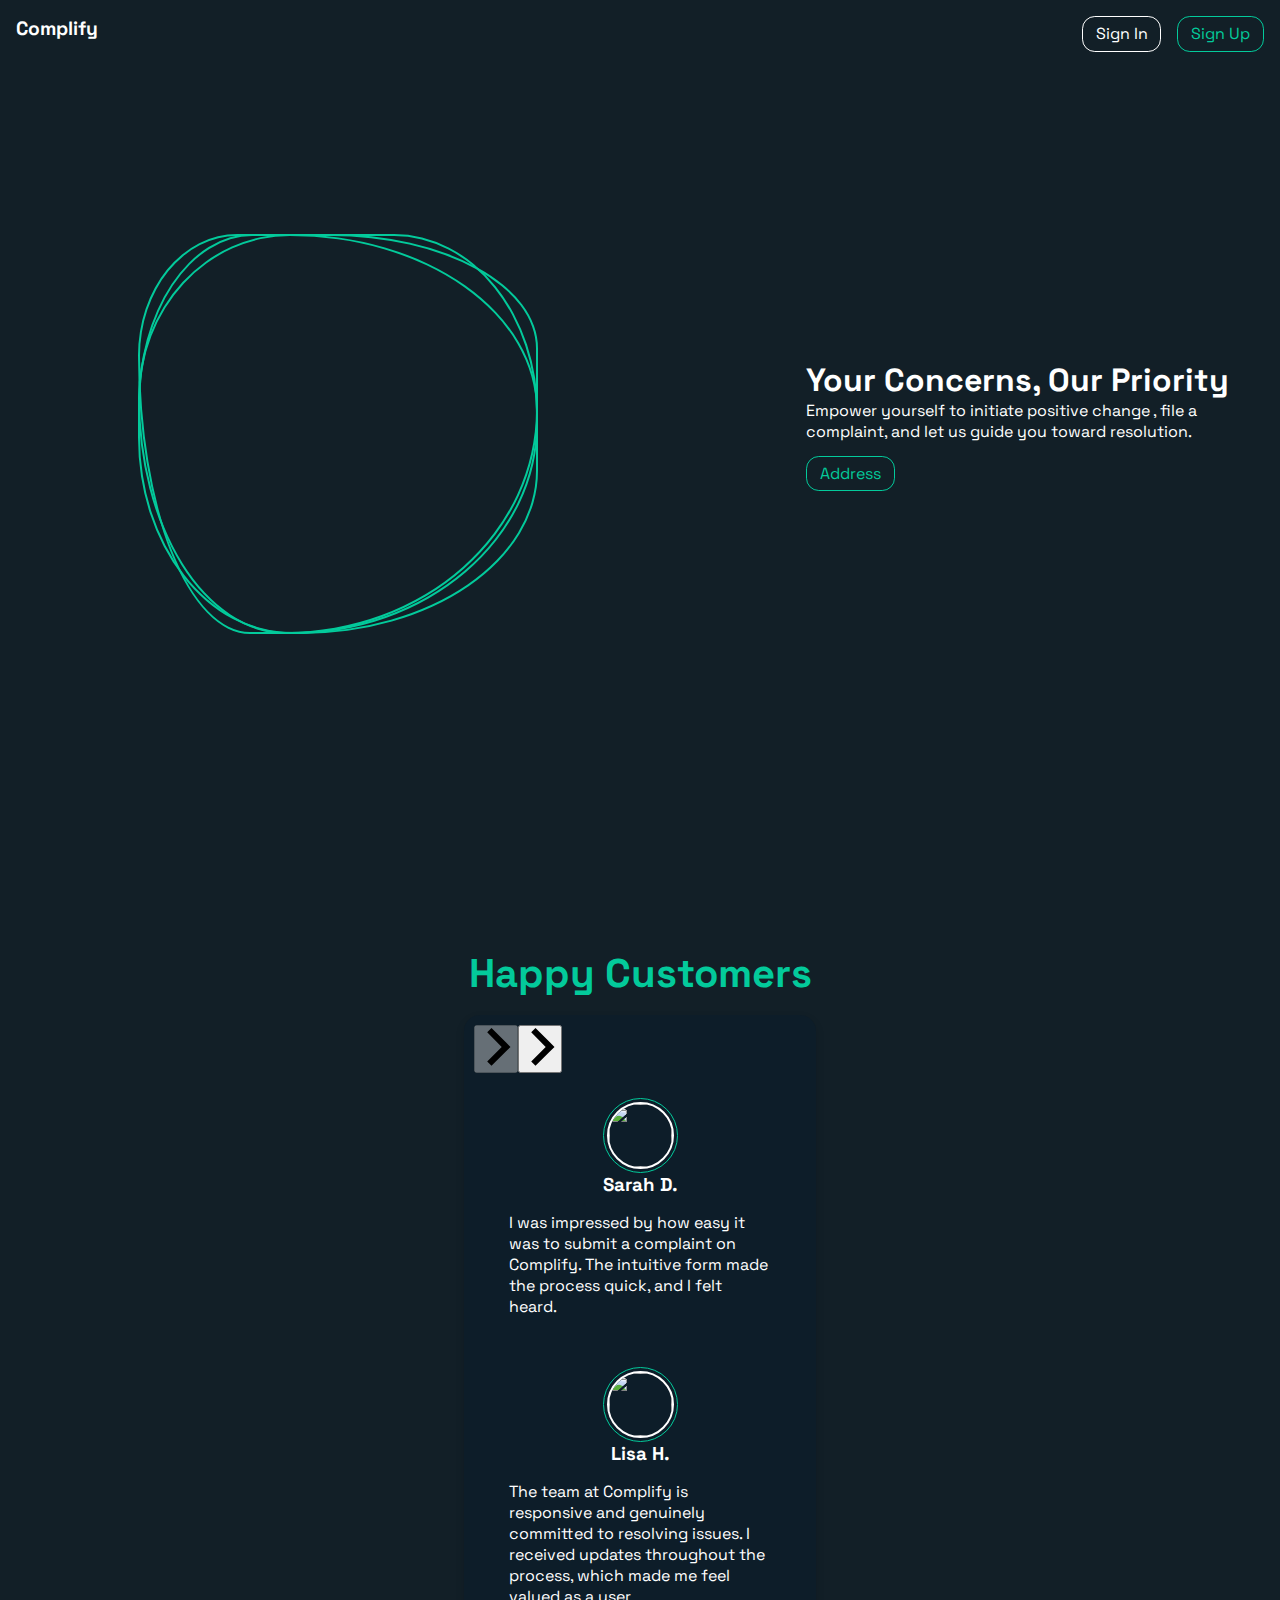
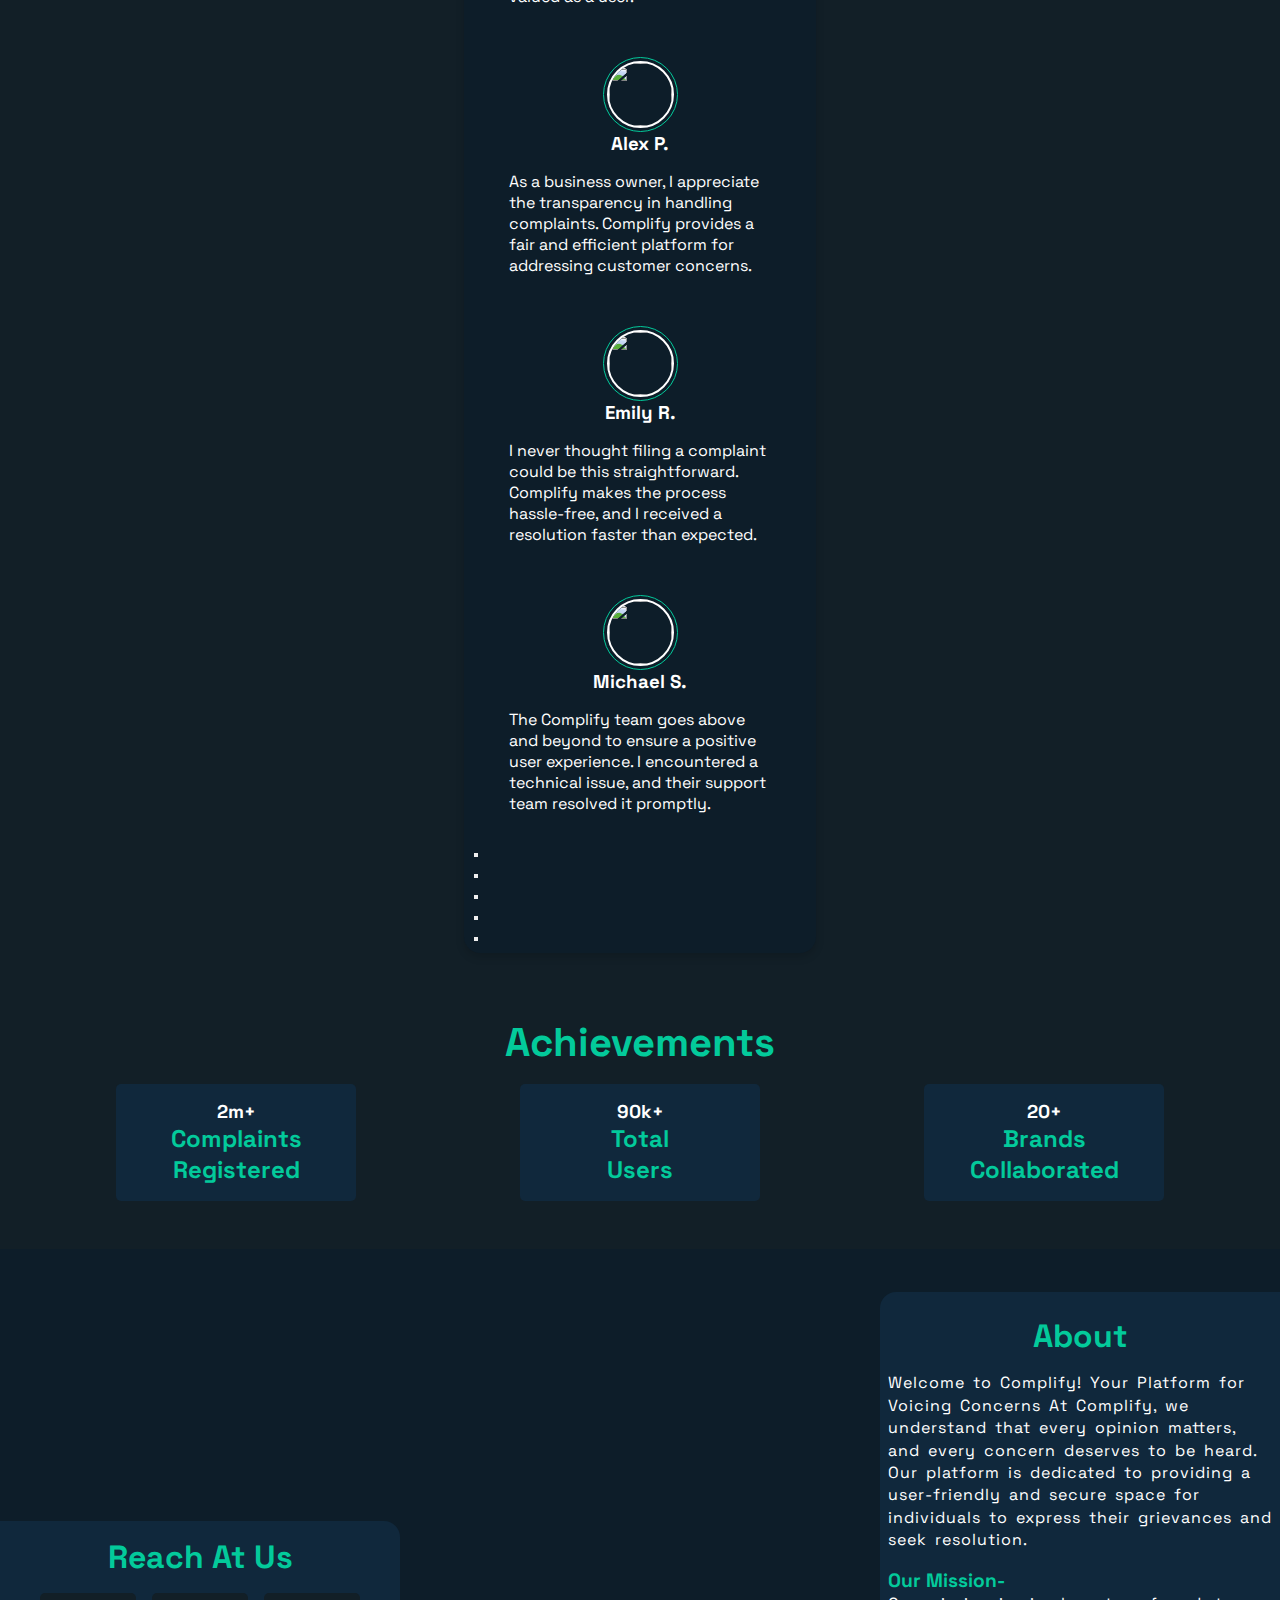
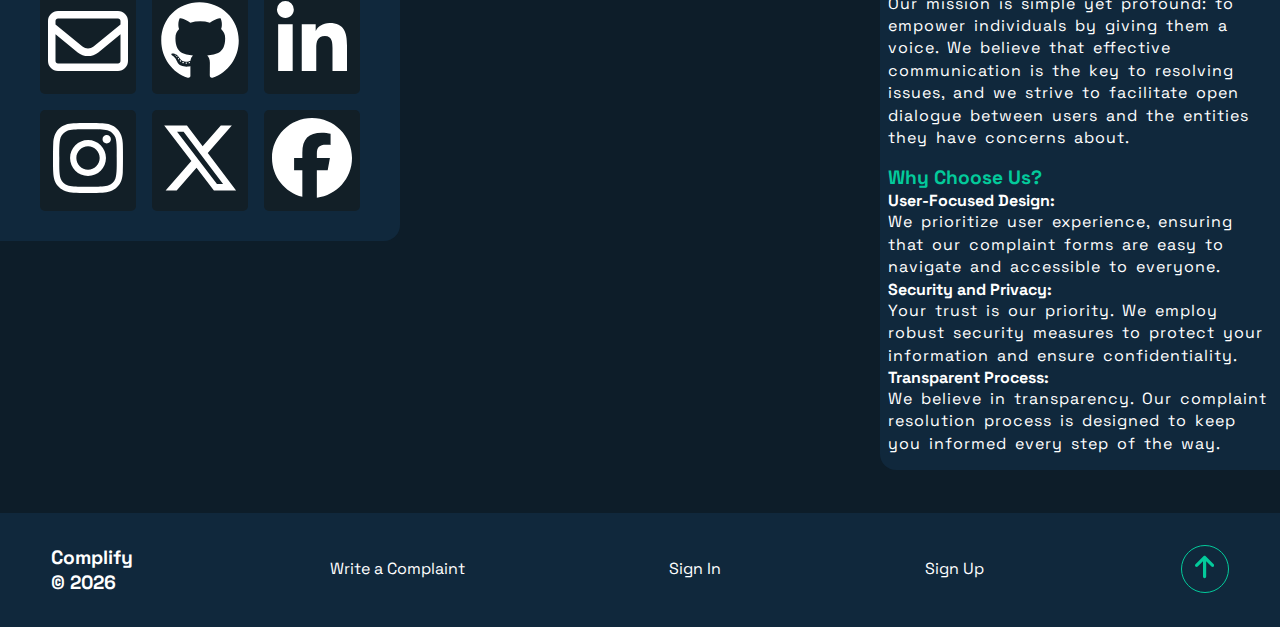
==== commit 94a052c4: "whole animation" ====
--- a/index.html
+++ b/index.html
@@ -238,8 +238,6 @@
         </footer>
 
     </div>
-    <script src="https://cdnjs.cloudflare.com/ajax/libs/gsap/2.1.3/TweenMax.min.js"
-        integrity="sha256-lPE3wjN2a7ABWHbGz7+MKBJaykyzqCbU96BJWjio86U=" crossorigin="anonymous"></script>
     <script src="https://cdn.jsdelivr.net/npm/@splidejs/splide@4.1.4/dist/js/splide.min.js"></script>
     <script src="./script.js"></script>
 </body>
